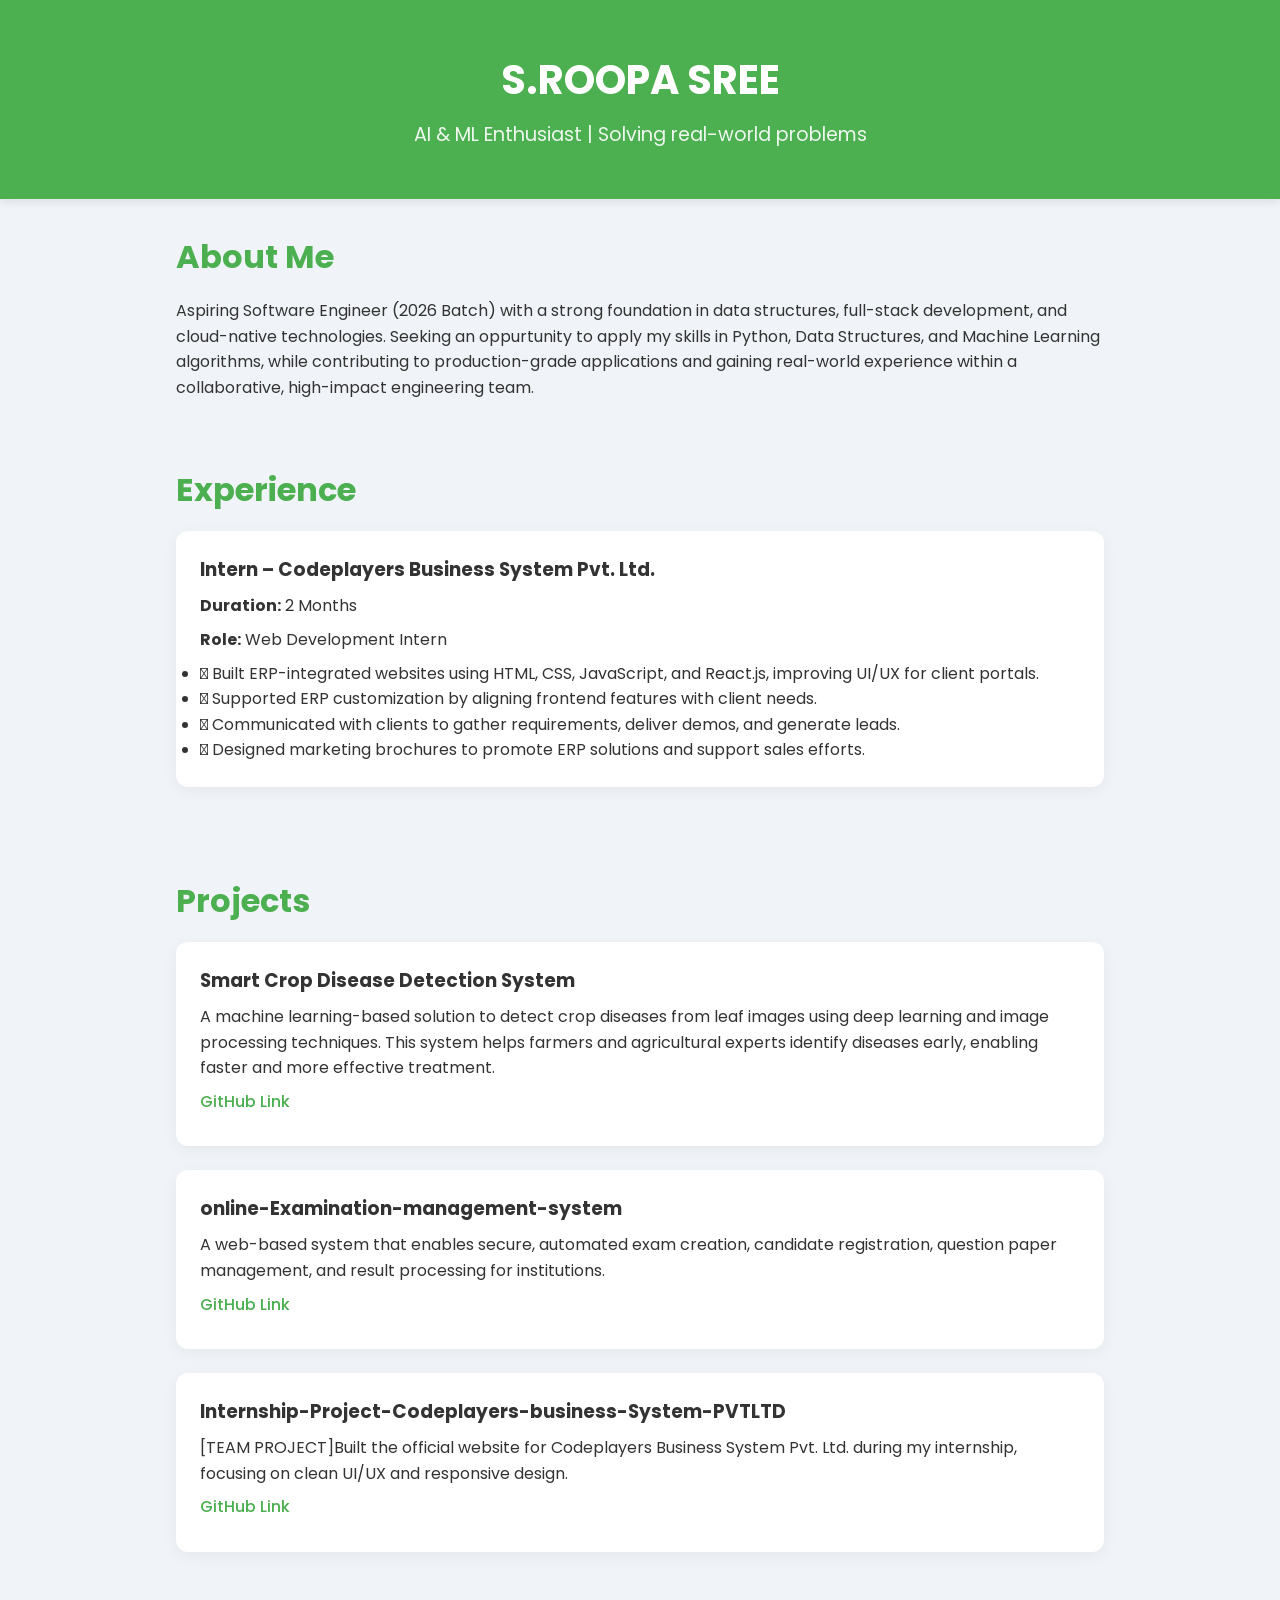
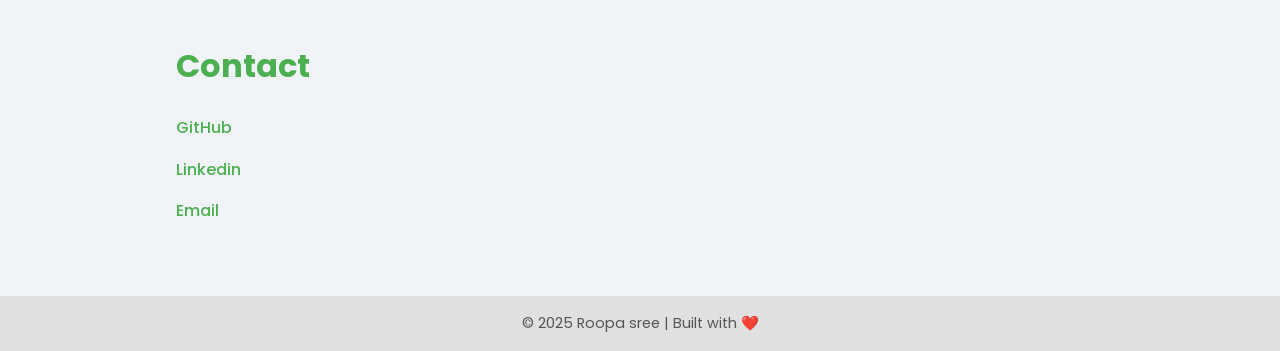
==== index.html @ 53830b51 "Add files via upload" ====
<!DOCTYPE html>
<html lang="en">
<head>
  <meta charset="UTF-8" />
  <meta name="viewport" content="width=device-width, initial-scale=1.0" />
  <title>Your Portfolio</title>
  <link href="https://fonts.googleapis.com/css2?family=Poppins:wght@300;500;700&display=swap" rel="stylesheet">
  <style>
    * {
      margin: 0;
      padding: 0;
      box-sizing: border-box;
    }
    body {
      font-family: 'Poppins', sans-serif;
      background: #f0f4f8;
      color: #333;
      line-height: 1.6;
    }
    header {
      background-color: #4caf50;
      color: white;
      padding: 3rem 1rem;
      text-align: center;
      box-shadow: 0 2px 10px rgba(0, 0, 0, 0.1);
    }
    header h1 {
      font-size: 2.5rem;
      margin-bottom: 0.5rem;
    }
    header p {
      font-size: 1.2rem;
      opacity: 0.9;
    }
    section {
      padding: 2rem 1rem;
      max-width: 960px;
      margin: auto;
    }
    h2 {
      color: #4caf50;
      font-size: 2rem;
      margin-bottom: 1rem;
    }
    .project {
      margin-bottom: 1.5rem;
      padding: 1.5rem;
      border-radius: 12px;
      background: white;
      box-shadow: 0 4px 15px rgba(0, 0, 0, 0.05);
      transition: transform 0.2s ease, box-shadow 0.3s ease;
    }
    .project:hover {
      transform: translateY(-5px);
      box-shadow: 0 8px 25px rgba(0, 0, 0, 0.1);
    }
    .project h3 {
      margin-bottom: 0.5rem;
      color: #333;
    }
    .project p {
      margin-bottom: 0.5rem;
    }
    .project a {
      color: #4caf50;
      text-decoration: none;
      font-weight: 500;
    }
    .links a {
      display: inline-block;
      margin: 0.5rem 1rem 0.5rem 0;
      text-decoration: none;
      color: #4caf50;
      font-weight: 500;
    }
    footer {
      background-color: #e0e0e0;
      text-align: center;
      padding: 1rem;
      font-size: 0.9rem;
      color: #555;
      margin-top: 2rem;
    }
    @media (max-width: 600px) {
      header h1 {
        font-size: 2rem;
      }
      h2 {
        font-size: 1.5rem;
      }
    }
  </style>
</head>
<body>
  <header>
    <h1><!-- Your Name Here -->S.ROOPA SREE</h1>
    <p><!-- Tagline or title -->AI & ML Enthusiast | Solving real-world problems</p>
  </header>
  
  <section>
    <h2>About Me</h2>
    <p>
      <!-- Write a few lines about yourself -->
      Aspiring Software Engineer (2026 Batch) with a strong foundation in data structures, full-stack development, and cloud-native technologies. Seeking an oppurtunity to apply my skills in Python, Data Structures, and Machine Learning algorithms, while contributing to production-grade applications and gaining real-world experience within a collaborative, high-impact engineering team.
    </p>
  </section>
  <section>
  <h2>Experience</h2>

  <div class="project">
    <h3>Intern – Codeplayers Business System Pvt. Ltd.</h3>
    <p><strong>Duration:</strong> 2 Months</p>
    <p><strong>Role:</strong> Web Development Intern</p>
    <ul>
      <li> Built ERP-integrated websites using HTML, CSS, JavaScript, and React.js, improving UI/UX for
client portals.
</li>
      <li> Supported ERP customization by aligning frontend features with client needs.
</li>
      <li> Communicated with clients to gather requirements, deliver demos, and generate leads.</li>
      <li> Designed marketing brochures to promote ERP solutions and support sales efforts.</li>
    </ul>
  </div>
</section>

  <section>
    <h2>Projects</h2>

    <div class="project">
      <h3>Smart Crop Disease Detection System</h3>
      <p>A machine learning-based solution to detect crop diseases from leaf images using deep learning and image processing techniques. This system helps farmers and agricultural experts identify diseases early, enabling faster and more effective treatment.</p>
      <p><a href="https://github.com/Roopasree-3101/Smart-crop-disease-detection-system">GitHub Link</a></p>
    </div>
    <div class="project">
      <h3>online-Examination-management-system</h3>
      <p>A web-based system that enables secure, automated exam creation, candidate registration, question paper management, and result processing for institutions.</p>
      <p><a href="https://github.com/Roopasree-3101/online-Examination-management-system">GitHub Link</a></p>
    </div>
    </div>
    <div class="project">
      <h3>Internship-Project-Codeplayers-business-System-PVTLTD</h3>
      <p>[TEAM PROJECT]Built the official website for Codeplayers Business System Pvt. Ltd. during my internship, focusing on clean UI/UX and responsive design.</p>
      <p><a href="https://github.com/Roopasree-3101/Internship-Project-Codeplayers-business-System-PVTLTD">GitHub Link</a></p>
    </div>
    <!-- Add more projects below -->

  </section>

  <section>
    <h2>Contact</h2>
    <div class="links">
      <a href="https://github.com/Roopasree-3101">GitHub</a></br>
      <a href="www.linkedin.com/in/roopa-sree-sunnapusetty-77b730294">Linkedin
</a></br>
      <a href="mailto:s.rupasri22@ifheindia.org">Email</a>
    </div>
  </section>

  <footer>
    &copy; 2025 Roopa sree | Built with ❤️
  </footer>
</body>
</html>
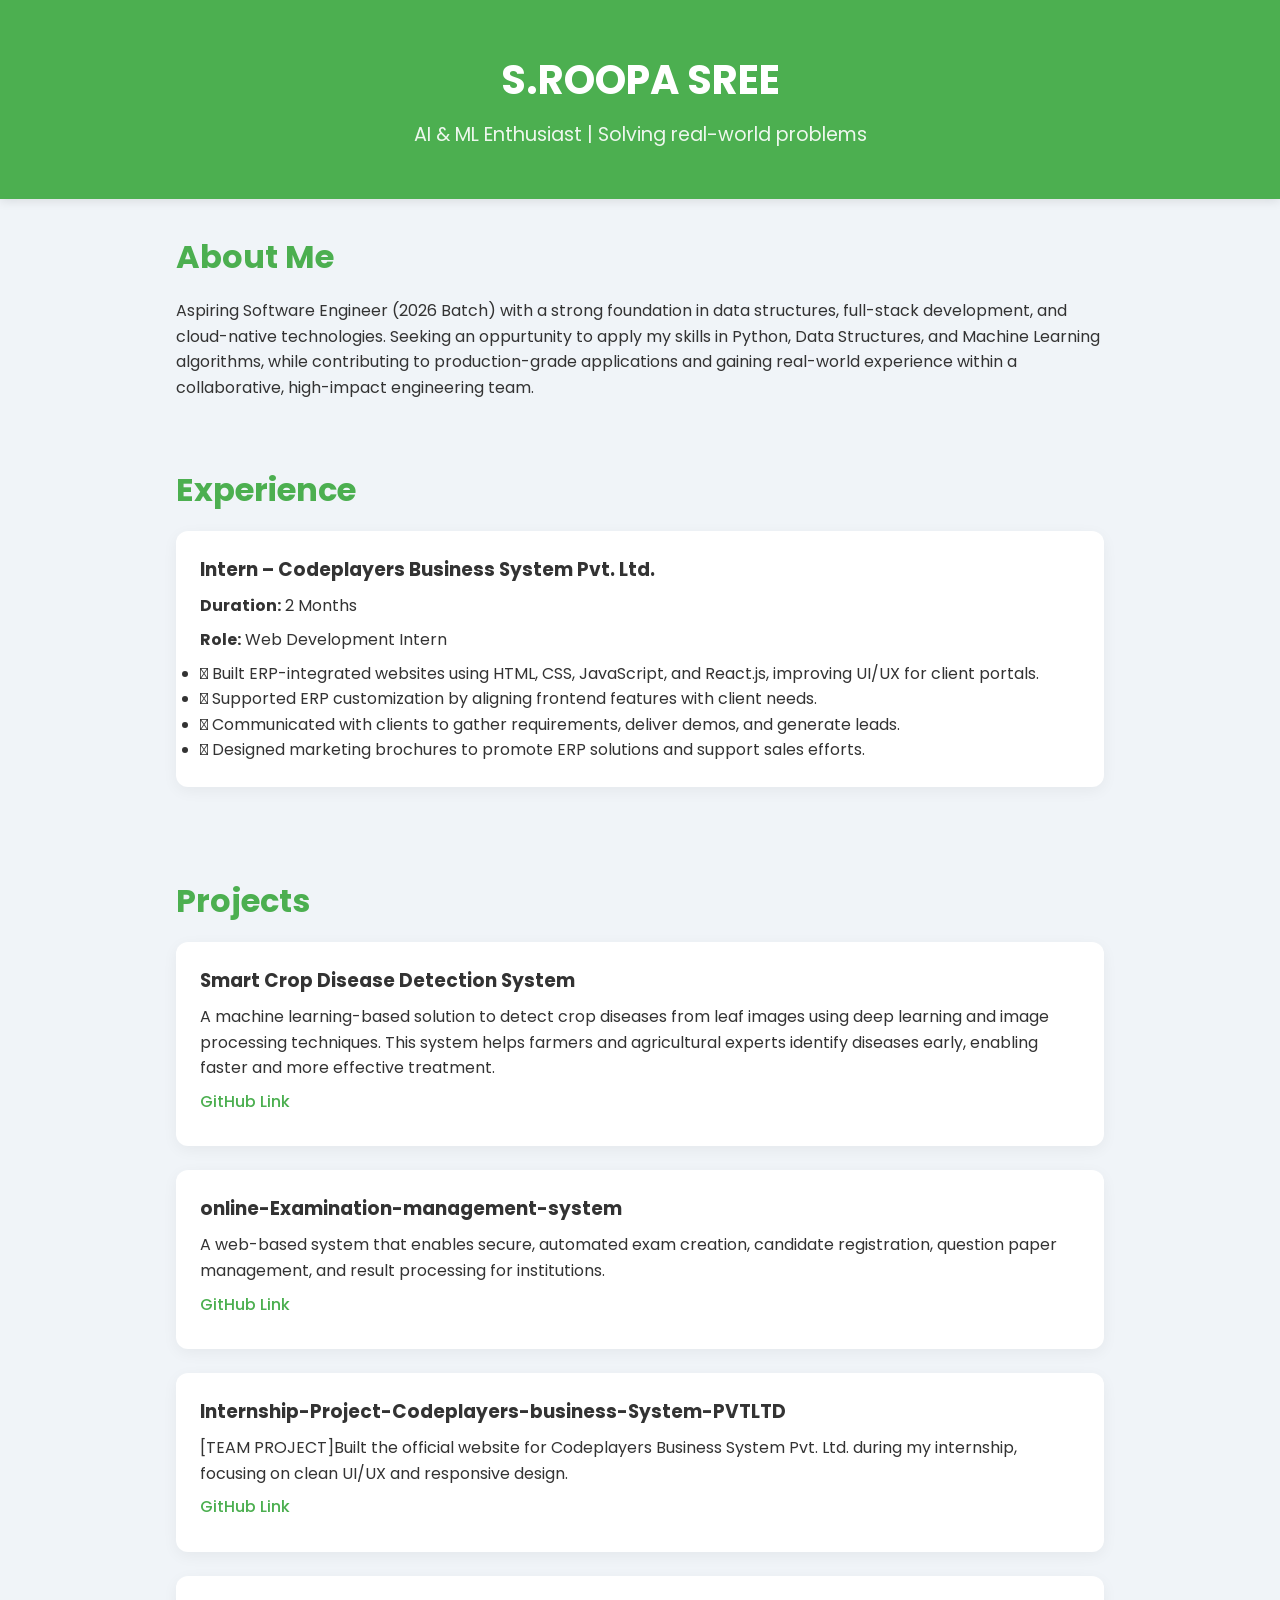
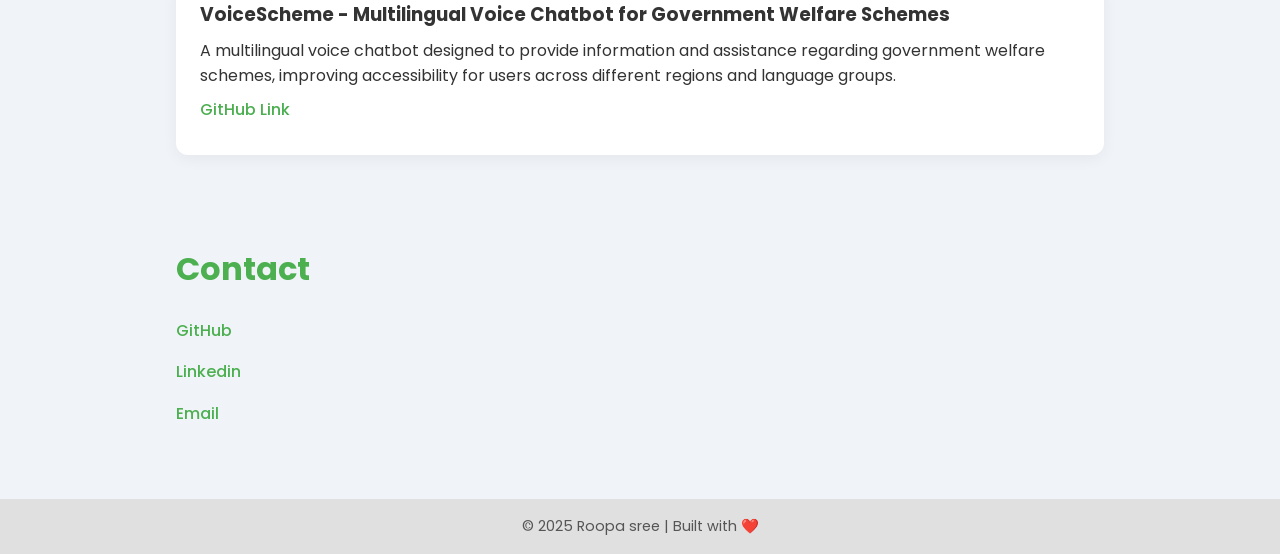
==== commit 38837670: "Update index.html" ====
--- a/index.html
+++ b/index.html
@@ -142,6 +142,11 @@
       <p>[TEAM PROJECT]Built the official website for Codeplayers Business System Pvt. Ltd. during my internship, focusing on clean UI/UX and responsive design.</p>
       <p><a href="https://github.com/Roopasree-3101/Internship-Project-Codeplayers-business-System-PVTLTD">GitHub Link</a></p>
     </div>
+    <div class="project">
+      <h3>VoiceScheme - Multilingual Voice Chatbot for Government Welfare Schemes</h3>
+      <p>A multilingual voice chatbot designed to provide information and assistance regarding government welfare schemes, improving accessibility for users across different regions and language groups.</p>
+      <p><a href="https://github.com/Roopasree-3101/Book_Chapter">GitHub Link</a></p>
+    </div>
     <!-- Add more projects below -->
 
   </section>
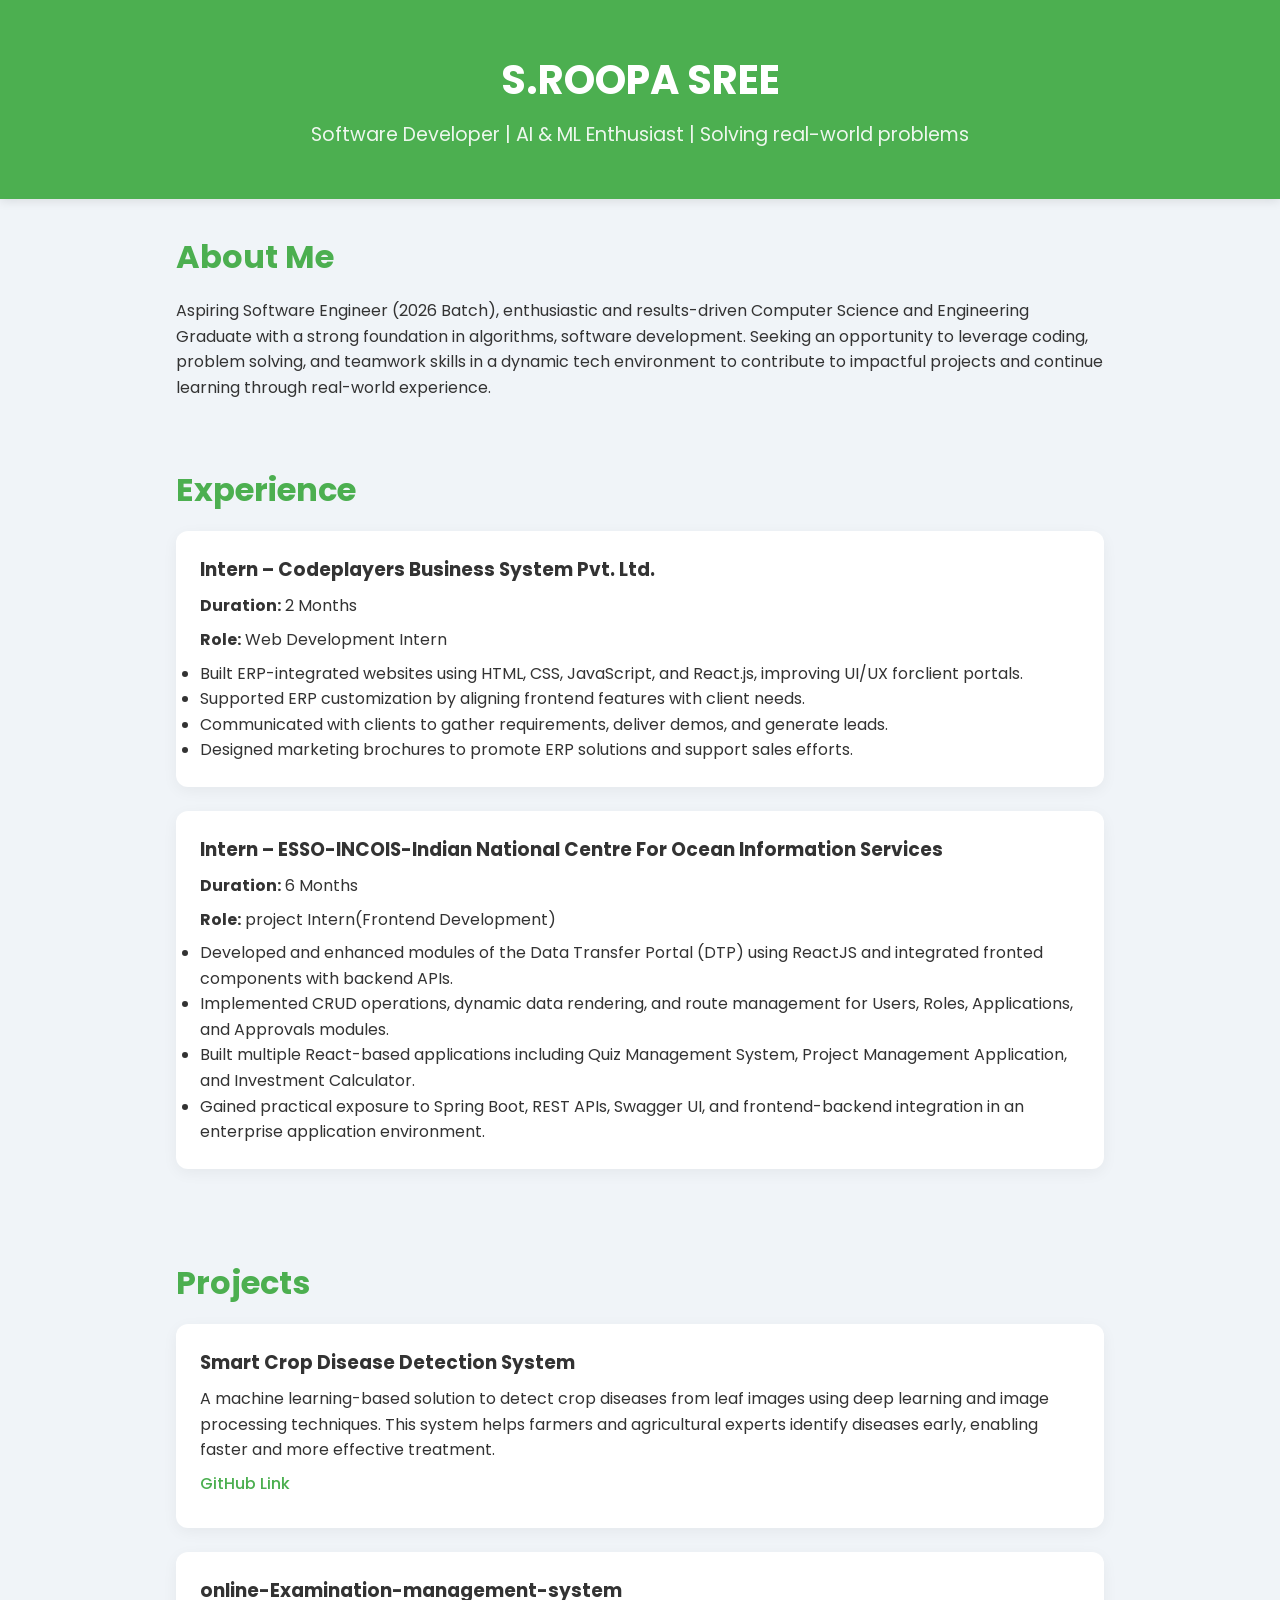
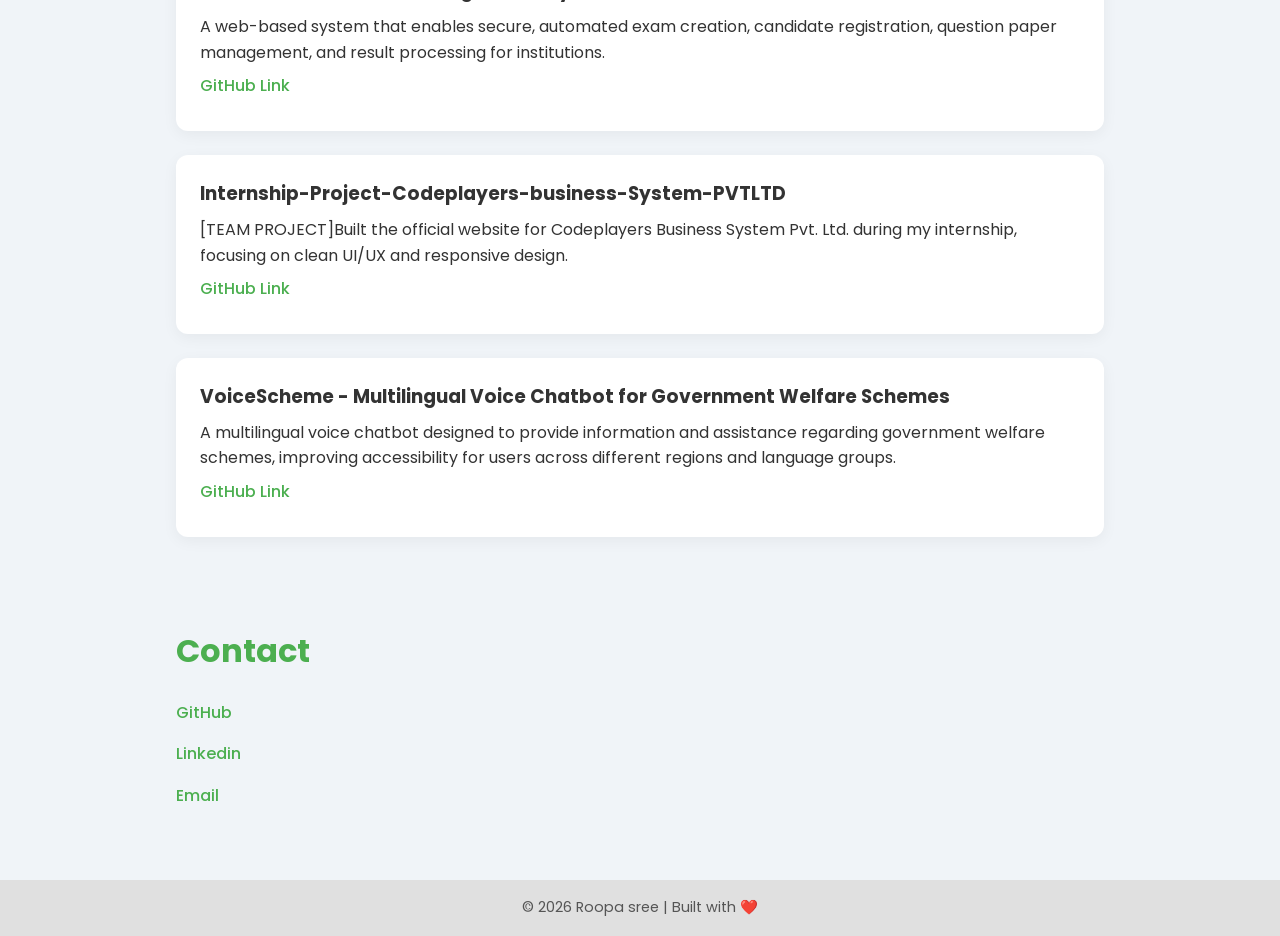
==== commit b41ab51d: "Update index.html" ====
--- a/index.html
+++ b/index.html
@@ -3,7 +3,7 @@
 <head>
   <meta charset="UTF-8" />
   <meta name="viewport" content="width=device-width, initial-scale=1.0" />
-  <title>Your Portfolio</title>
+  <title>My Portfolio</title>
   <link href="https://fonts.googleapis.com/css2?family=Poppins:wght@300;500;700&display=swap" rel="stylesheet">
   <style>
     * {
@@ -93,15 +93,14 @@
 </head>
 <body>
   <header>
-    <h1><!-- Your Name Here -->S.ROOPA SREE</h1>
-    <p><!-- Tagline or title -->AI & ML Enthusiast | Solving real-world problems</p>
+    <h1>S.ROOPA SREE</h1>
+    <p>Software Developer | AI & ML Enthusiast | Solving real-world problems</p>
   </header>
   
   <section>
     <h2>About Me</h2>
     <p>
-      <!-- Write a few lines about yourself -->
-      Aspiring Software Engineer (2026 Batch) with a strong foundation in data structures, full-stack development, and cloud-native technologies. Seeking an oppurtunity to apply my skills in Python, Data Structures, and Machine Learning algorithms, while contributing to production-grade applications and gaining real-world experience within a collaborative, high-impact engineering team.
+      Aspiring Software Engineer (2026 Batch), enthusiastic and results-driven Computer Science and Engineering Graduate with a strong foundation in algorithms, software development. Seeking an opportunity to leverage coding, problem solving, and teamwork skills in a dynamic tech environment to contribute to impactful projects and continue learning through real-world experience.
     </p>
   </section>
   <section>
@@ -112,13 +111,21 @@
     <p><strong>Duration:</strong> 2 Months</p>
     <p><strong>Role:</strong> Web Development Intern</p>
     <ul>
-      <li> Built ERP-integrated websites using HTML, CSS, JavaScript, and React.js, improving UI/UX for
-client portals.
-</li>
-      <li> Supported ERP customization by aligning frontend features with client needs.
-</li>
-      <li> Communicated with clients to gather requirements, deliver demos, and generate leads.</li>
-      <li> Designed marketing brochures to promote ERP solutions and support sales efforts.</li>
+      <li>Built ERP-integrated websites using HTML, CSS, JavaScript, and React.js, improving UI/UX forclient portals.</li>
+      <li> Supported ERP customization by aligning frontend features with client needs.</li>
+      <li> Communicated with clients to gather requirements, deliver demos, and generate leads.</li>
+      <li> Designed marketing brochures to promote ERP solutions and support sales efforts.</li>
+    </ul>
+  </div>
+  <div class="project">
+    <h3>Intern – ESSO-INCOIS-Indian National Centre For Ocean Information Services</h3>
+    <p><strong>Duration:</strong> 6 Months</p>
+    <p><strong>Role:</strong> project Intern(Frontend Development)</p>
+    <ul>
+      <li> Developed and enhanced modules of the Data Transfer Portal (DTP) using ReactJS and integrated fronted components with backend APIs.</li>
+      <li> Implemented CRUD operations, dynamic data rendering, and route management for Users, Roles, Applications, and Approvals modules.</li>
+      <li> Built multiple React-based applications including Quiz Management System, Project Management Application, and Investment Calculator.</li>
+      <li> Gained practical exposure to Spring Boot, REST APIs, Swagger UI, and frontend-backend integration in an enterprise application environment.</li>
     </ul>
   </div>
 </section>
@@ -162,7 +169,7 @@
   </section>
 
   <footer>
-    &copy; 2025 Roopa sree | Built with ❤️
+    &copy; 2026 Roopa sree | Built with ❤️
   </footer>
 </body>
 </html>
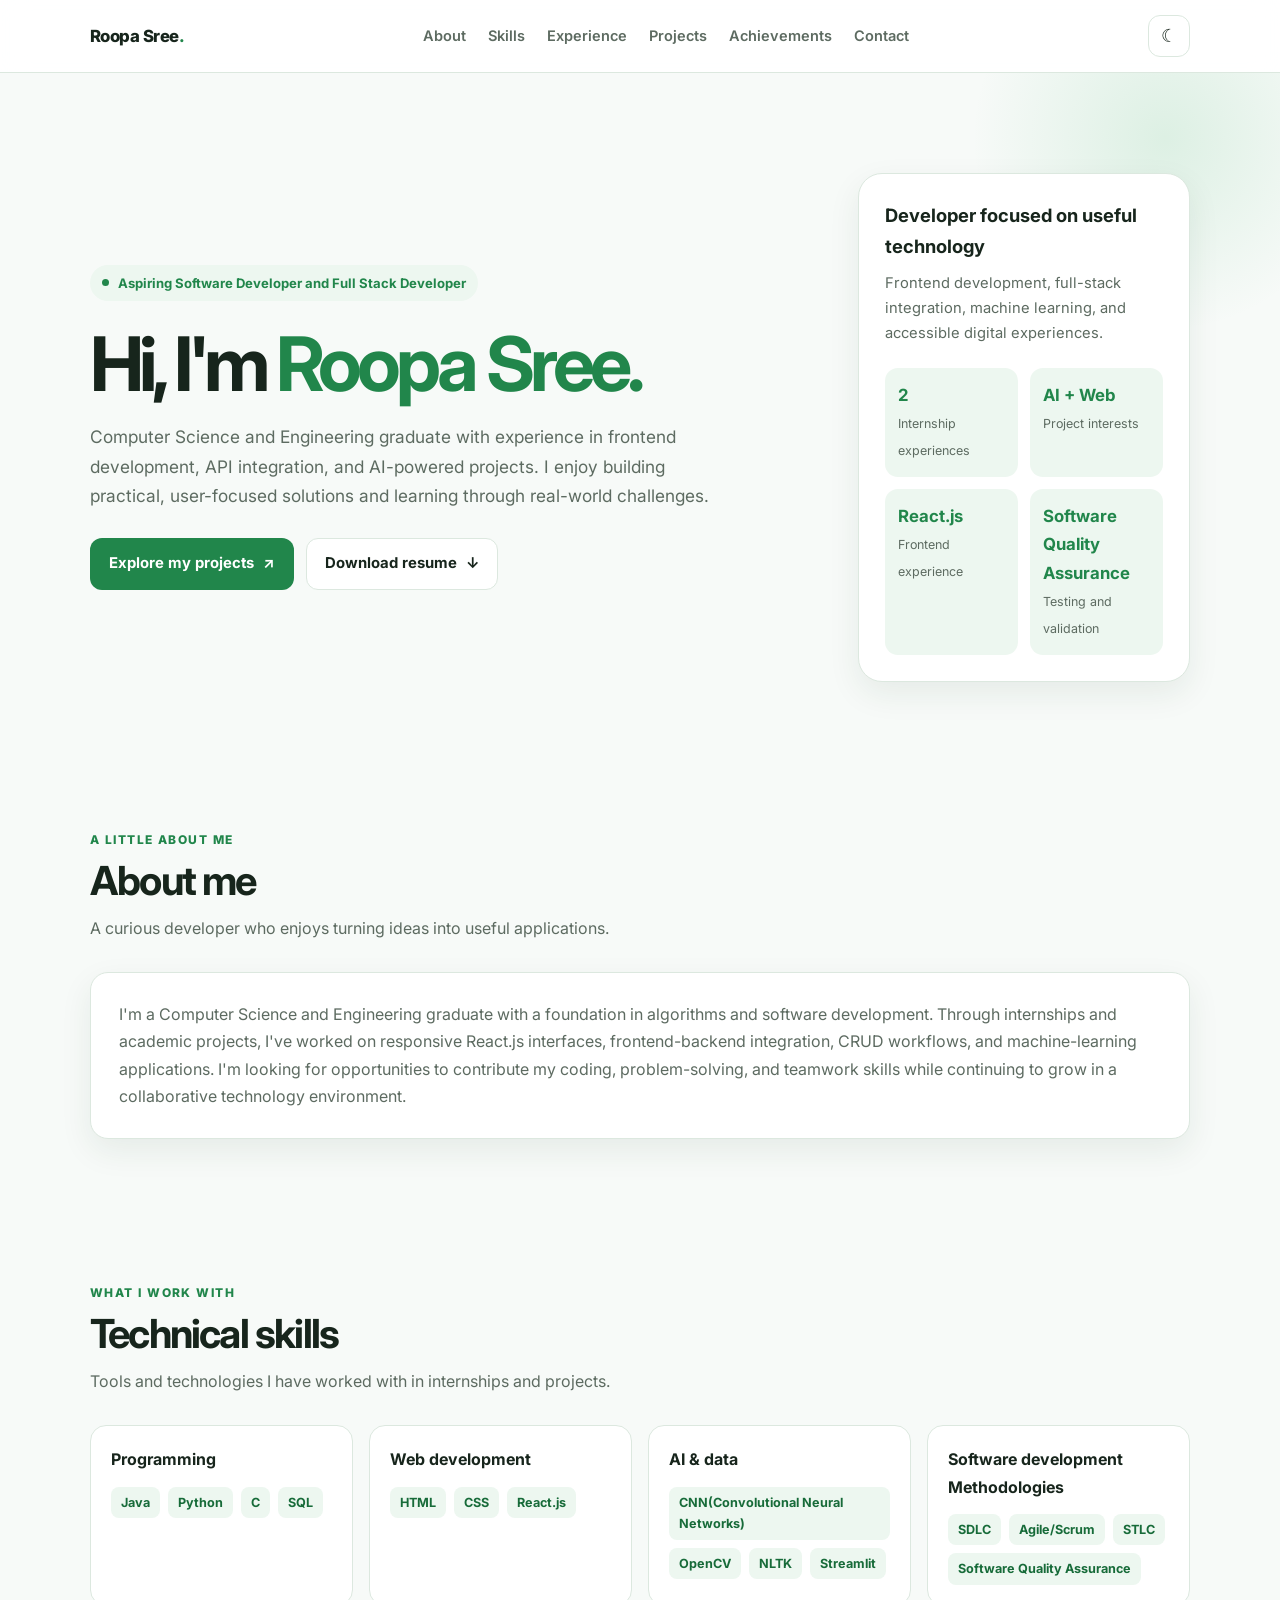
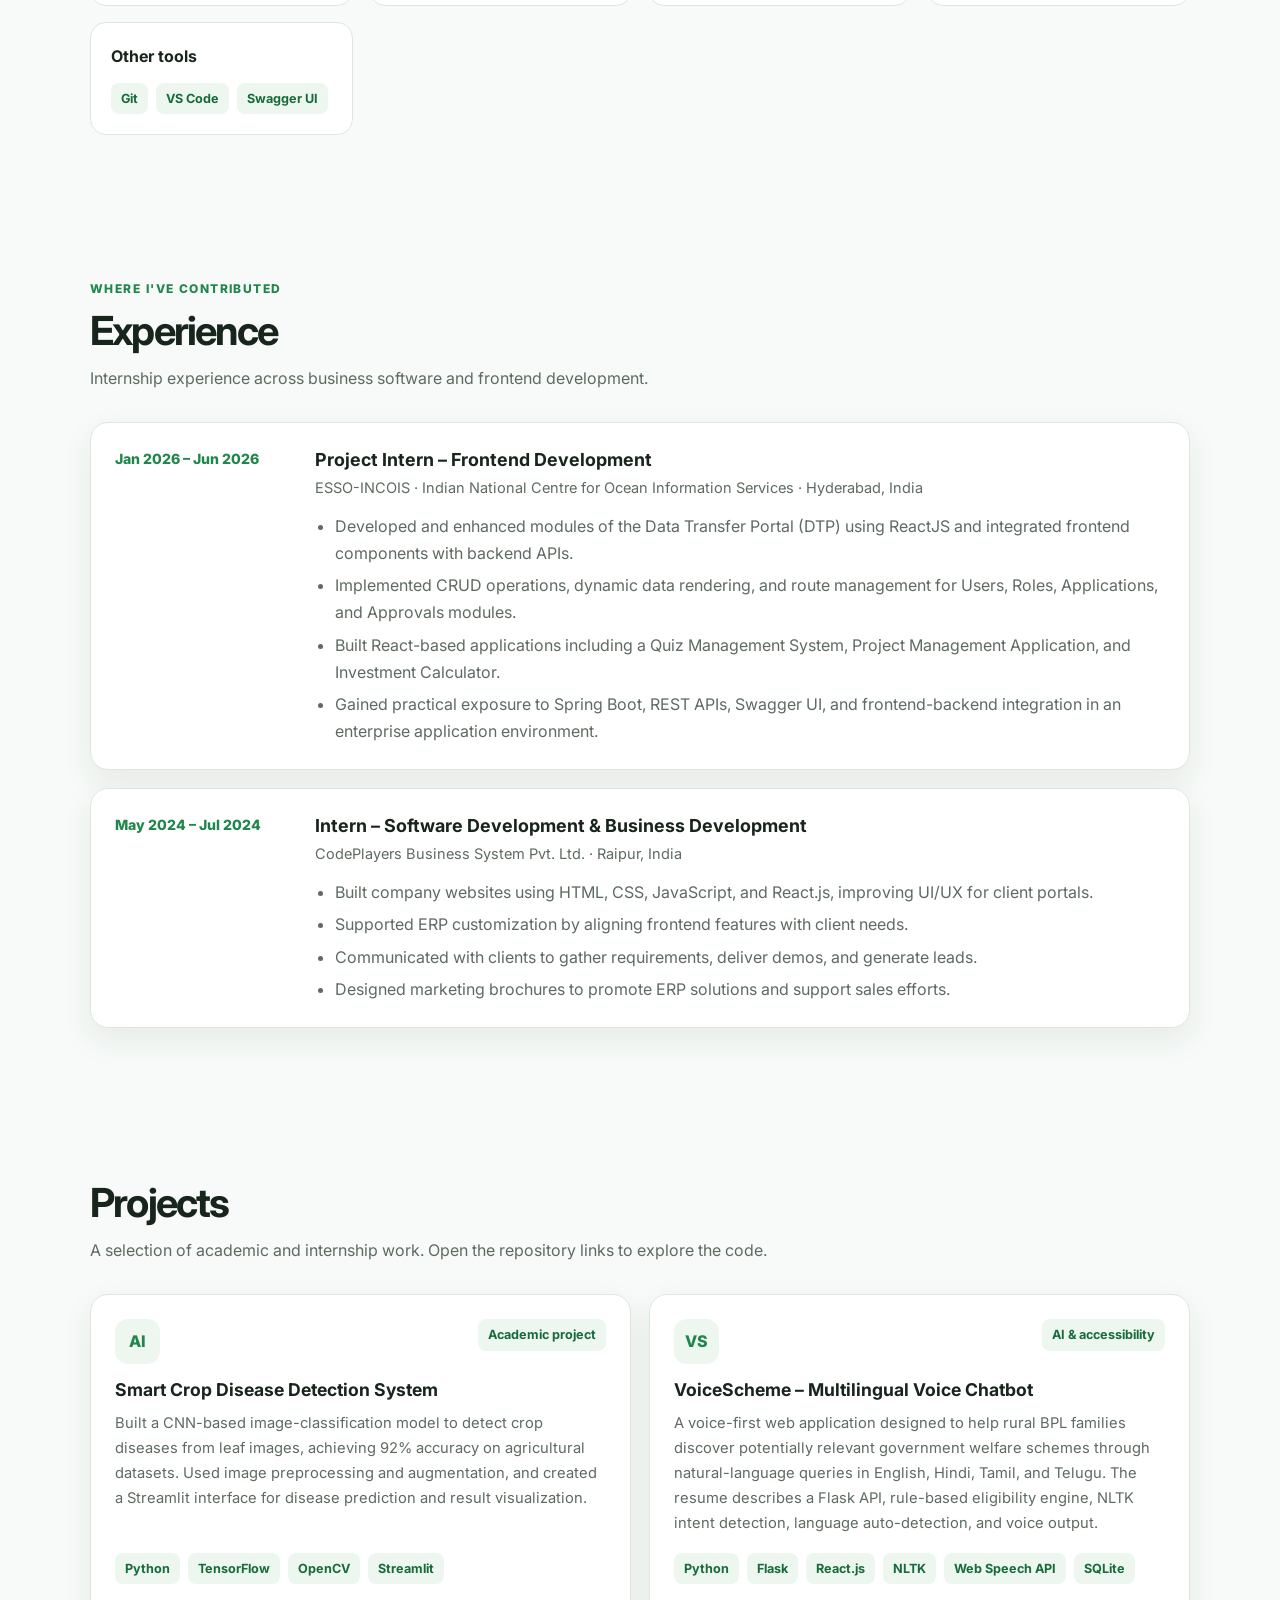
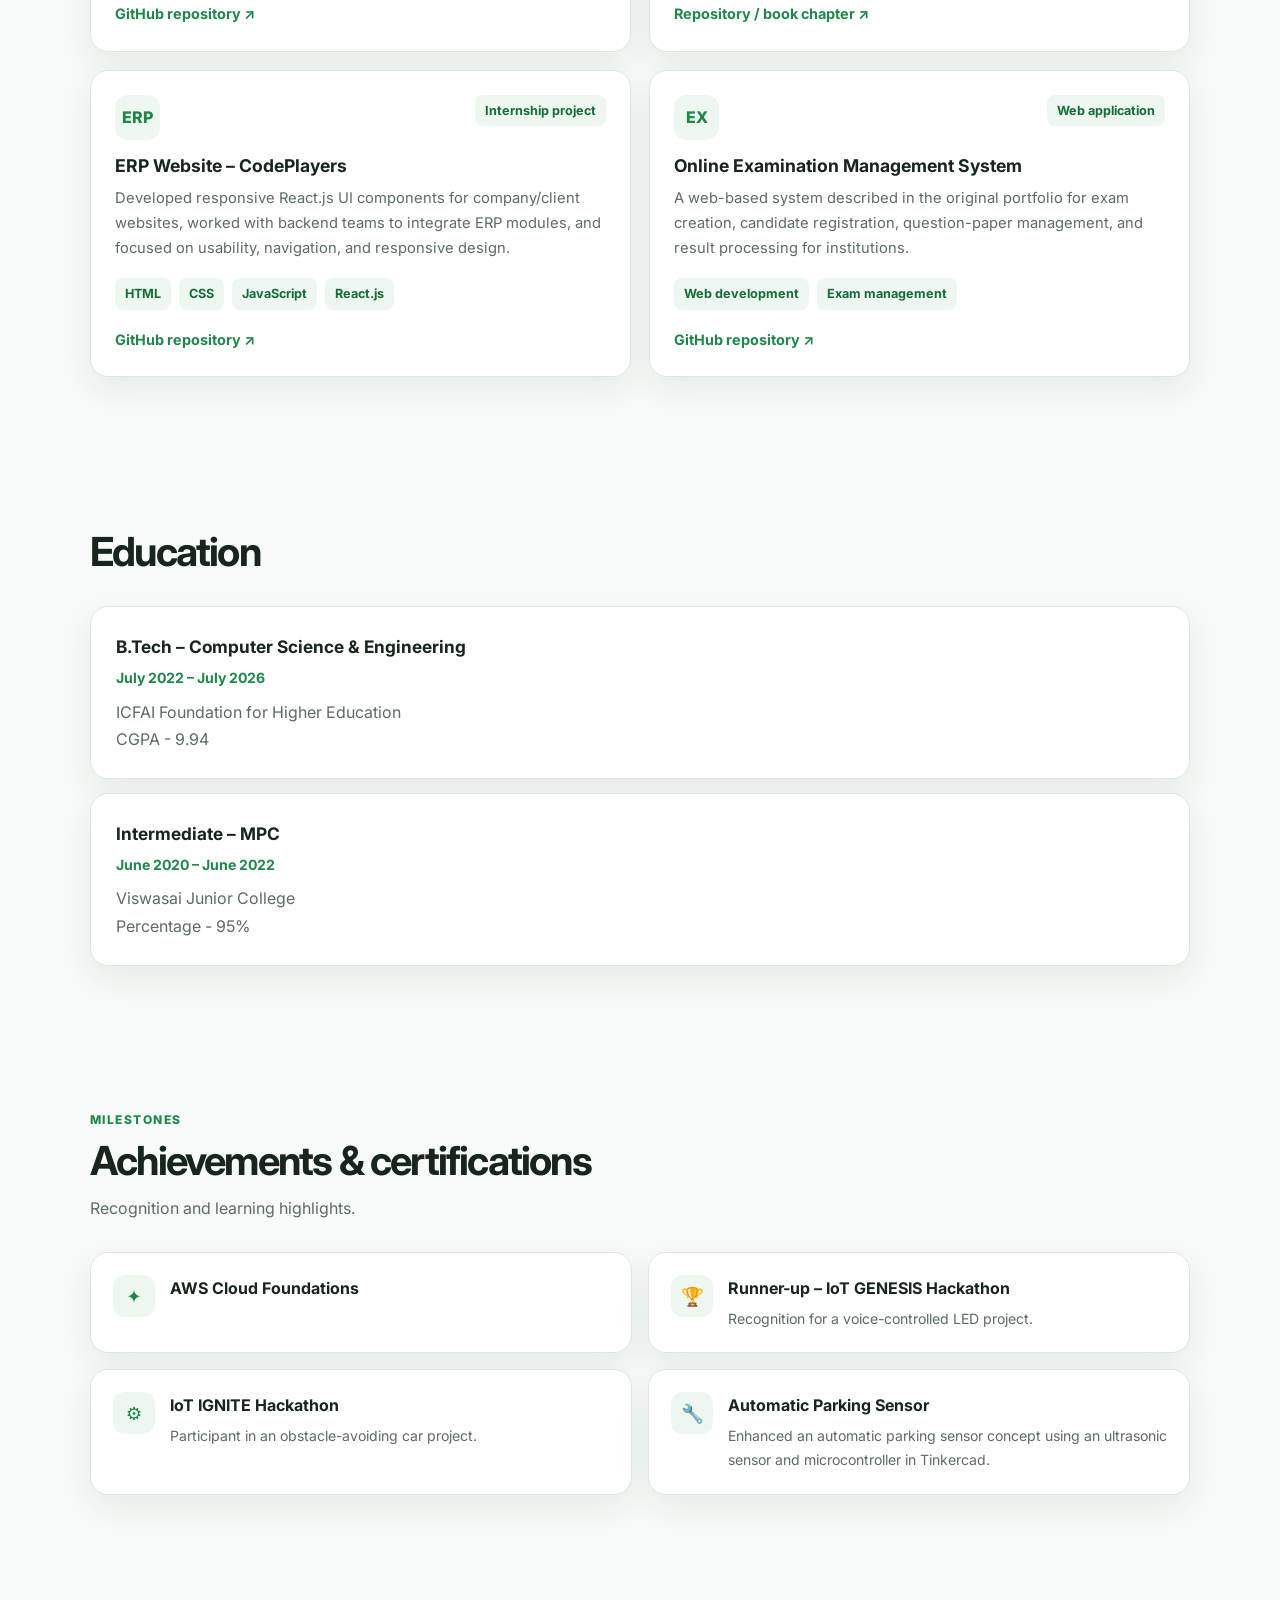
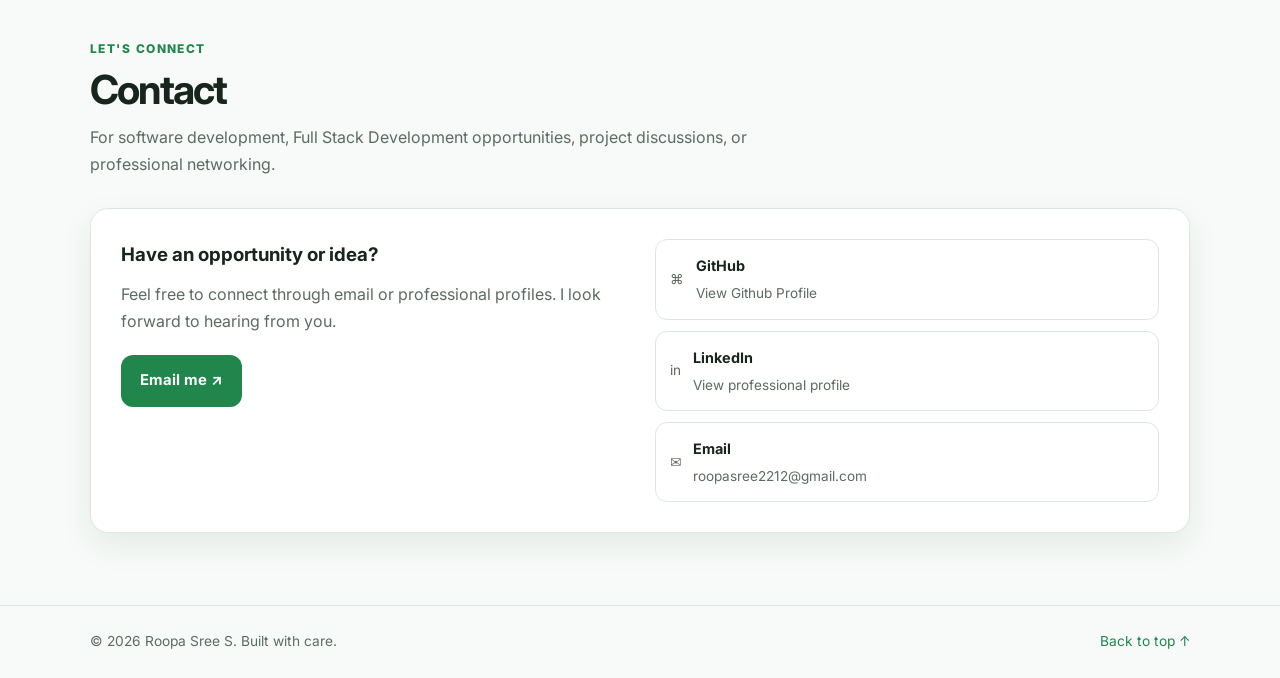
==== commit 24a13904: "Update index.html" ====
--- a/index.html
+++ b/index.html
@@ -3,173 +3,485 @@
 <head>
   <meta charset="UTF-8" />
   <meta name="viewport" content="width=device-width, initial-scale=1.0" />
-  <title>My Portfolio</title>
-  <link href="https://fonts.googleapis.com/css2?family=Poppins:wght@300;500;700&display=swap" rel="stylesheet">
+  <meta name="description" content="Portfolio of Roopa Sree S., software developer interested in frontend development, AI and machine learning." />
+  <title>Roopa Sree S. | Aspiring Software Developer</title>
+  <link rel="preconnect" href="https://fonts.googleapis.com" />
+  <link rel="preconnect" href="https://fonts.gstatic.com" crossorigin />
+  <link href="https://fonts.googleapis.com/css2?family=Inter:wght@400;500;600;700;800&display=swap" rel="stylesheet" />
   <style>
-    * {
-      margin: 0;
-      padding: 0;
-      box-sizing: border-box;
-    }
+    :root {
+      color-scheme: light;
+      --bg: #f7faf8;
+      --surface: #ffffff;
+      --surface-soft: #edf7f0;
+      --text: #17251c;
+      --muted: #5d6b61;
+      --accent: #21864b;
+      --accent-strong: #176b39;
+      --border: #dce8df;
+      --shadow: 0 12px 32px rgba(28, 70, 43, .08);
+      --header: rgba(255, 255, 255, .9);
+    }
+    [data-theme="dark"] {
+      color-scheme: dark;
+      --bg: #101713;
+      --surface: #18221b;
+      --surface-soft: #1e3024;
+      --text: #edf7ef;
+      --muted: #b2c2b6;
+      --accent: #69d18d;
+      --accent-strong: #8ce3a8;
+      --border: #2c4032;
+      --shadow: 0 12px 32px rgba(0, 0, 0, .22);
+      --header: rgba(16, 23, 19, .9);
+    }
+    * { box-sizing: border-box; margin: 0; padding: 0; }
+    html { scroll-behavior: smooth; scroll-padding-top: 88px; }
     body {
-      font-family: 'Poppins', sans-serif;
-      background: #f0f4f8;
-      color: #333;
-      line-height: 1.6;
-    }
-    header {
-      background-color: #4caf50;
-      color: white;
-      padding: 3rem 1rem;
-      text-align: center;
-      box-shadow: 0 2px 10px rgba(0, 0, 0, 0.1);
-    }
-    header h1 {
-      font-size: 2.5rem;
-      margin-bottom: 0.5rem;
-    }
-    header p {
-      font-size: 1.2rem;
-      opacity: 0.9;
-    }
-    section {
-      padding: 2rem 1rem;
-      max-width: 960px;
-      margin: auto;
-    }
-    h2 {
-      color: #4caf50;
-      font-size: 2rem;
-      margin-bottom: 1rem;
-    }
-    .project {
-      margin-bottom: 1.5rem;
-      padding: 1.5rem;
-      border-radius: 12px;
-      background: white;
-      box-shadow: 0 4px 15px rgba(0, 0, 0, 0.05);
-      transition: transform 0.2s ease, box-shadow 0.3s ease;
-    }
-    .project:hover {
-      transform: translateY(-5px);
-      box-shadow: 0 8px 25px rgba(0, 0, 0, 0.1);
-    }
-    .project h3 {
-      margin-bottom: 0.5rem;
-      color: #333;
-    }
-    .project p {
-      margin-bottom: 0.5rem;
-    }
-    .project a {
-      color: #4caf50;
-      text-decoration: none;
-      font-weight: 500;
-    }
-    .links a {
-      display: inline-block;
-      margin: 0.5rem 1rem 0.5rem 0;
-      text-decoration: none;
-      color: #4caf50;
-      font-weight: 500;
-    }
-    footer {
-      background-color: #e0e0e0;
-      text-align: center;
-      padding: 1rem;
-      font-size: 0.9rem;
-      color: #555;
-      margin-top: 2rem;
-    }
-    @media (max-width: 600px) {
-      header h1 {
-        font-size: 2rem;
+      font-family: Inter, system-ui, -apple-system, BlinkMacSystemFont, "Segoe UI", sans-serif;
+      background: var(--bg); color: var(--text); line-height: 1.7;
+      transition: background .25s ease, color .25s ease;
+    }
+    a { color: var(--accent); text-decoration: none; }
+    a:hover { color: var(--accent-strong); }
+    a:focus-visible, button:focus-visible { outline: 3px solid var(--accent); outline-offset: 3px; }
+    .container { width: min(1100px, calc(100% - 40px)); margin-inline: auto; }
+    .site-header {
+      position: sticky; top: 0; z-index: 100; background: var(--header);
+      backdrop-filter: blur(14px); border-bottom: 1px solid var(--border);
+    }
+    .nav-wrap { min-height: 72px; display: flex; align-items: center; justify-content: space-between; gap: 24px; }
+    .brand { color: var(--text); font-size: 1.05rem; font-weight: 800; letter-spacing: -.03em; white-space: nowrap; }
+    .brand span { color: var(--accent); }
+    .nav-links { display: flex; align-items: center; gap: 22px; list-style: none; }
+    .nav-links a { color: var(--muted); font-size: .91rem; font-weight: 600; }
+    .nav-links a:hover { color: var(--accent); }
+    .nav-actions { display: flex; align-items: center; gap: 10px; }
+    .icon-btn, .menu-btn {
+      display: inline-flex; align-items: center; justify-content: center; border: 1px solid var(--border);
+      border-radius: 12px; width: 42px; height: 42px; background: var(--surface); color: var(--text);
+      cursor: pointer; font-size: 1.1rem;
+    }
+    .menu-btn { display: none; }
+    .hero { padding: 100px 0 76px; position: relative; overflow: hidden; }
+    .hero::before {
+      content: ""; position: absolute; width: 390px; height: 390px; border-radius: 50%;
+      background: radial-gradient(circle, rgba(61, 178, 103, .14), transparent 70%);
+      top: -130px; right: -80px; pointer-events: none;
+    }
+    .hero-grid { display: grid; grid-template-columns: minmax(0, 1.5fr) minmax(230px, .7fr); gap: 55px; align-items: center; }
+    .eyebrow { display: inline-flex; gap: 9px; align-items: center; color: var(--accent); background: var(--surface-soft); padding: 7px 12px; border-radius: 999px; font-size: .82rem; font-weight: 700; }
+    .eyebrow::before { content: ""; width: 7px; height: 7px; border-radius: 50%; background: var(--accent); }
+    h1 { font-size: clamp(2.7rem, 6vw, 4.7rem); line-height: 1.08; letter-spacing: -.065em; margin: 22px 0 18px; }
+    h1 span { color: var(--accent); }
+    .hero-copy { max-width: 650px; color: var(--muted); font-size: 1.08rem; }
+    .hero-buttons { display: flex; flex-wrap: wrap; gap: 12px; margin-top: 28px; }
+    .btn { display: inline-flex; justify-content: center; align-items: center; gap: 9px; padding: 12px 18px; border-radius: 12px; font-weight: 700; font-size: .93rem; border: 1px solid transparent; cursor: pointer; transition: transform .2s ease, background .2s ease; }
+    .btn:hover { transform: translateY(-2px); }
+    .btn-primary { background: var(--accent); color: #fff; }
+    [data-theme="dark"] .btn-primary { color: #102016; }
+    .btn-primary:hover { background: var(--accent-strong); color: #fff; }
+    [data-theme="dark"] .btn-primary:hover { color: #102016; }
+    .btn-secondary { border-color: var(--border); background: var(--surface); color: var(--text); }
+    .hero-card { border: 1px solid var(--border); border-radius: 24px; padding: 26px; background: var(--surface); box-shadow: var(--shadow); position: relative; }
+    .avatar { width: 76px; height: 76px; display: grid; place-items: center; border-radius: 22px; background: var(--surface-soft); color: var(--accent); font-size: 1.5rem; font-weight: 800; margin-bottom: 18px; }
+    .hero-card h2 { font-size: 1.15rem; margin-bottom: 8px; }
+    .hero-card p { color: var(--muted); font-size: .92rem; }
+    .quick-facts { display: grid; grid-template-columns: 1fr 1fr; gap: 12px; margin-top: 22px; }
+    .fact { background: var(--surface-soft); padding: 13px; border-radius: 13px; }
+    .fact strong { display: block; font-size: 1.05rem; color: var(--accent); }
+    .fact span { color: var(--muted); font-size: .78rem; }
+    section { padding: 72px 0; }
+    .section-heading { margin-bottom: 30px; max-width: 680px; }
+    .section-kicker { color: var(--accent); text-transform: uppercase; letter-spacing: .12em; font-size: .75rem; font-weight: 800; }
+    h2.section-title { font-size: clamp(1.8rem, 4vw, 2.5rem); line-height: 1.2; letter-spacing: -.045em; margin: 7px 0 10px; }
+    .section-intro { color: var(--muted); }
+    .about-panel, .card, .timeline-item, .contact-panel { background: var(--surface); border: 1px solid var(--border); border-radius: 18px; box-shadow: var(--shadow); }
+    .about-panel { padding: 28px; }
+    .about-panel p { color: var(--muted); }
+    .skills-grid { display: grid; grid-template-columns: repeat(4, 1fr); gap: 16px; }
+    .skill-group { background: var(--surface); border: 1px solid var(--border); border-radius: 16px; padding: 20px; }
+    .skill-group h3 { font-size: 1rem; margin-bottom: 13px; }
+    .tag-list { display: flex; flex-wrap: wrap; gap: 8px; }
+    .tag { display: inline-flex; background: var(--surface-soft); color: var(--accent-strong); padding: 5px 10px; border-radius: 8px; font-size: .79rem; font-weight: 700; }
+    [data-theme="dark"] .tag { color: var(--accent); }
+    .timeline { display: grid; gap: 18px; }
+    .timeline-item { padding: 24px; display: grid; grid-template-columns: 175px 1fr; gap: 25px; }
+    .timeline-date { color: var(--accent); font-size: .88rem; font-weight: 800; }
+    .timeline-item h3 { font-size: 1.12rem; line-height: 1.4; }
+    .timeline-item .role { color: var(--muted); font-size: .91rem; margin: 4px 0 12px; }
+    .timeline-item ul { padding-left: 20px; color: var(--muted); }
+    .timeline-item li + li { margin-top: 5px; }
+    .project-grid { display: grid; grid-template-columns: repeat(2, minmax(0, 1fr)); gap: 18px; }
+    .project-card { display: flex; flex-direction: column; padding: 24px; min-height: 100%; }
+    .project-top { display: flex; align-items: flex-start; justify-content: space-between; gap: 12px; margin-bottom: 14px; }
+    .project-icon { display: grid; place-items: center; width: 45px; height: 45px; flex: 0 0 45px; border-radius: 13px; background: var(--surface-soft); color: var(--accent); font-weight: 800; }
+    .project-card h3 { font-size: 1.1rem; line-height: 1.4; margin-bottom: 8px; }
+    .project-card p { color: var(--muted); font-size: .92rem; margin-bottom: 17px; }
+    .project-card .tag-list { margin-top: auto; margin-bottom: 18px; }
+    .project-links { display: flex; flex-wrap: wrap; gap: 15px; font-size: .9rem; font-weight: 700; }
+    .project-links a[aria-disabled="true"] { color: var(--muted); cursor: not-allowed; }
+    .achievements-grid { display: grid; grid-template-columns: repeat(2, minmax(0, 1fr)); gap: 16px; }
+    .achievement { padding: 22px; display: flex; gap: 15px; align-items: flex-start; }
+    .achievement-icon { display: grid; place-items: center; flex: 0 0 42px; height: 42px; border-radius: 12px; background: var(--surface-soft); color: var(--accent); font-size: 1.15rem; }
+    .achievement h3 { font-size: 1rem; margin-bottom: 4px; }
+    .achievement p { color: var(--muted); font-size: .88rem; }
+    .education-card { padding: 25px; }
+    .education-card h3 { font-size: 1.08rem; }
+    .education-card p { color: var(--muted); }
+    .education-date { color: var(--accent) !important; font-weight: 700; font-size: .88rem; margin: 4px 0 9px; }
+    .contact-panel { padding: 30px; display: grid; grid-template-columns: 1fr 1fr; gap: 30px; align-items: start; }
+    .contact-panel p { color: var(--muted); }
+    .contact-links { display: grid; gap: 11px; }
+    .contact-link { display: flex; align-items: center; gap: 12px; padding: 12px 14px; border: 1px solid var(--border); border-radius: 12px; overflow-wrap: anywhere; }
+    .contact-link strong { color: var(--text); font-size: .9rem; }
+    .contact-link span { color: var(--muted); font-size: .85rem; }
+    .site-footer { border-top: 1px solid var(--border); padding: 24px 0; color: var(--muted); font-size: .86rem; }
+    .footer-inner { display: flex; justify-content: space-between; gap: 12px; flex-wrap: wrap; }
+    .note { margin-top: 14px; color: var(--muted); font-size: .82rem; }
+    .reveal { opacity: 0; transform: translateY(14px); transition: opacity .55s ease, transform .55s ease; }
+    .reveal.visible { opacity: 1; transform: translateY(0); }
+    @media (prefers-reduced-motion: reduce) {
+      html { scroll-behavior: auto; }
+      *, *::before, *::after { animation-duration: .01ms !important; transition-duration: .01ms !important; }
+      .reveal { opacity: 1; transform: none; }
+    }
+    @media (max-width: 900px) {
+      .nav-links { gap: 13px; }
+      .nav-links a { font-size: .84rem; }
+      .hero-grid { gap: 28px; }
+      .skills-grid { grid-template-columns: repeat(2, 1fr); }
+    }
+    @media (max-width: 720px) {
+      .nav-wrap { min-height: 66px; }
+      .menu-btn { display: inline-flex; }
+      .nav-links {
+        display: none; position: absolute; top: 66px; left: 0; right: 0; padding: 18px 20px 22px;
+        flex-direction: column; align-items: stretch; gap: 0; background: var(--surface);
+        border-bottom: 1px solid var(--border); box-shadow: var(--shadow);
       }
-      h2 {
-        font-size: 1.5rem;
-      }
+      .nav-links.open { display: flex; }
+      .nav-links li a { display: block; padding: 10px 0; font-size: .95rem; }
+      .hero { padding: 72px 0 48px; }
+      .hero-grid, .contact-panel { grid-template-columns: 1fr; }
+      .hero-card { max-width: 440px; }
+      section { padding: 54px 0; }
+      .timeline-item { grid-template-columns: 1fr; gap: 8px; }
+      .project-grid, .achievements-grid { grid-template-columns: 1fr; }
+    }
+    @media (max-width: 460px) {
+      .container { width: min(100% - 28px, 1100px); }
+      .skills-grid { grid-template-columns: 1fr; }
+      .hero-buttons .btn { width: 100%; }
+      .about-panel, .project-card, .timeline-item, .contact-panel { padding: 20px; }
+      h1 { font-size: 2.65rem; }
     }
   </style>
 </head>
 <body>
-  <header>
-    <h1>S.ROOPA SREE</h1>
-    <p>Software Developer | AI & ML Enthusiast | Solving real-world problems</p>
+  <header class="site-header">
+    <nav class="container nav-wrap" aria-label="Main navigation">
+      <a class="brand" href="#home">Roopa Sree<span>.</span></a>
+      <ul class="nav-links" id="navLinks">
+        <li><a href="#about">About</a></li>
+        <li><a href="#skills">Skills</a></li>
+        <li><a href="#experience">Experience</a></li>
+        <li><a href="#projects">Projects</a></li>
+        <li><a href="#achievements">Achievements</a></li>
+        <li><a href="#contact">Contact</a></li>
+      </ul>
+      <div class="nav-actions">
+        <button class="icon-btn" id="themeToggle" type="button" aria-label="Switch to dark theme" title="Toggle theme">☾</button>
+        <button class="menu-btn" id="menuToggle" type="button" aria-label="Open navigation menu" aria-expanded="false" aria-controls="navLinks">☰</button>
+      </div>
+    </nav>
   </header>
-  
-  <section>
-    <h2>About Me</h2>
-    <p>
-      Aspiring Software Engineer (2026 Batch), enthusiastic and results-driven Computer Science and Engineering Graduate with a strong foundation in algorithms, software development. Seeking an opportunity to leverage coding, problem solving, and teamwork skills in a dynamic tech environment to contribute to impactful projects and continue learning through real-world experience.
-    </p>
-  </section>
-  <section>
-  <h2>Experience</h2>
-
-  <div class="project">
-    <h3>Intern – Codeplayers Business System Pvt. Ltd.</h3>
-    <p><strong>Duration:</strong> 2 Months</p>
-    <p><strong>Role:</strong> Web Development Intern</p>
-    <ul>
-      <li>Built ERP-integrated websites using HTML, CSS, JavaScript, and React.js, improving UI/UX forclient portals.</li>
-      <li> Supported ERP customization by aligning frontend features with client needs.</li>
-      <li> Communicated with clients to gather requirements, deliver demos, and generate leads.</li>
-      <li> Designed marketing brochures to promote ERP solutions and support sales efforts.</li>
-    </ul>
-  </div>
-  <div class="project">
-    <h3>Intern – ESSO-INCOIS-Indian National Centre For Ocean Information Services</h3>
-    <p><strong>Duration:</strong> 6 Months</p>
-    <p><strong>Role:</strong> project Intern(Frontend Development)</p>
-    <ul>
-      <li> Developed and enhanced modules of the Data Transfer Portal (DTP) using ReactJS and integrated fronted components with backend APIs.</li>
-      <li> Implemented CRUD operations, dynamic data rendering, and route management for Users, Roles, Applications, and Approvals modules.</li>
-      <li> Built multiple React-based applications including Quiz Management System, Project Management Application, and Investment Calculator.</li>
-      <li> Gained practical exposure to Spring Boot, REST APIs, Swagger UI, and frontend-backend integration in an enterprise application environment.</li>
-    </ul>
-  </div>
-</section>
-
-  <section>
-    <h2>Projects</h2>
-
-    <div class="project">
-      <h3>Smart Crop Disease Detection System</h3>
-      <p>A machine learning-based solution to detect crop diseases from leaf images using deep learning and image processing techniques. This system helps farmers and agricultural experts identify diseases early, enabling faster and more effective treatment.</p>
-      <p><a href="https://github.com/Roopasree-3101/Smart-crop-disease-detection-system">GitHub Link</a></p>
+
+  <main>
+    <section class="hero" id="home">
+      <div class="container hero-grid">
+        <div>
+          <span class="eyebrow">Aspiring Software Developer and Full Stack Developer</span>
+          <h1>Hi, I'm <span>Roopa Sree.</span></h1>
+          <p class="hero-copy">Computer Science and Engineering graduate with experience in frontend development, API integration, and AI-powered projects. I enjoy building practical, user-focused solutions and learning through real-world challenges.</p>
+          <div class="hero-buttons">
+            <a class="btn btn-primary" href="#projects">Explore my projects <span aria-hidden="true">↗</span></a>
+            <a class="btn btn-secondary" href="ROOPA SREE_I.pdf" download>Download resume <span aria-hidden="true">↓</span></a>
+          </div>
+        </div>
+        <aside class="hero-card" aria-label="Profile summary">
+          
+          <h2>Developer focused on useful technology</h2>
+          <p>Frontend development, full-stack integration, machine learning, and accessible digital experiences.</p>
+          <div class="quick-facts">
+            <div class="fact"><strong>2</strong><span>Internship experiences</span></div>
+            <div class="fact"><strong>AI + Web</strong><span>Project interests</span></div>
+            <div class="fact"><strong>React.js</strong><span>Frontend experience</span></div>
+            <div class="fact"><strong>Software Quality Assurance</strong><span>Testing and validation</span></div>
+          </div>
+        </aside>
+      </div>
+    </section>
+
+    <section id="about">
+      <div class="container reveal">
+        <div class="section-heading">
+          <p class="section-kicker">A little about me</p>
+          <h2 class="section-title">About me</h2>
+          <p class="section-intro">A curious developer who enjoys turning ideas into useful applications.</p>
+        </div>
+        <div class="about-panel">
+          <p>I'm a Computer Science and Engineering graduate with a foundation in algorithms and software development. Through internships and academic projects, I've worked on responsive React.js interfaces, frontend-backend integration, CRUD workflows, and machine-learning applications. I'm looking for opportunities to contribute my coding, problem-solving, and teamwork skills while continuing to grow in a collaborative technology environment.</p>
+        </div>
+      </div>
+    </section>
+
+    <section id="skills">
+      <div class="container reveal">
+        <div class="section-heading">
+          <p class="section-kicker">What I work with</p>
+          <h2 class="section-title">Technical skills</h2>
+          <p class="section-intro">Tools and technologies I have worked with in internships and projects.</p>
+        </div>
+        <div class="skills-grid">
+          <article class="skill-group">
+            <h3>Programming</h3>
+            <div class="tag-list"><span class="tag">Java</span><span class="tag">Python</span><span class="tag">C</span><span class="tag">SQL</span></div>
+          </article>
+          <article class="skill-group">
+            <h3>Web development</h3>
+            <div class="tag-list"><span class="tag">HTML</span><span class="tag">CSS</span><span class="tag">React.js</span></div>
+          </article>
+          <article class="skill-group">
+            <h3>AI &amp; data</h3>
+            <div class="tag-list"><span class="tag">CNN(Convolutional Neural Networks)</span><span class="tag">OpenCV</span><span class="tag">NLTK</span><span class="tag">Streamlit</span></div>
+          </article>
+          <article class="skill-group">
+            <h3>Software development Methodologies</h3>
+            <div class="tag-list"><span class="tag">SDLC</span><span class="tag">Agile/Scrum</span><span class="tag">STLC</span><span class="tag">Software Quality Assurance</span></div>
+          </article>
+          <article class="skill-group">
+            <h3>Other tools</h3>
+            <div class="tag-list"><span class="tag">Git</span><span class="tag">VS Code</span><span class="tag">Swagger UI</span></div>
+          </article>
+        </div>
+      </div>
+    </section>
+
+    <section id="experience">
+      <div class="container reveal">
+        <div class="section-heading">
+          <p class="section-kicker">Where I've contributed</p>
+          <h2 class="section-title">Experience</h2>
+          <p class="section-intro">Internship experience across business software and frontend development.</p>
+        </div>
+        <div class="timeline">
+          <article class="timeline-item">
+            <div class="timeline-date">Jan 2026 – Jun 2026</div>
+            <div>
+              <h3>Project Intern – Frontend Development</h3>
+              <p class="role">ESSO-INCOIS · Indian National Centre for Ocean Information Services · Hyderabad, India</p>
+              <ul>
+                <li>Developed and enhanced modules of the Data Transfer Portal (DTP) using ReactJS and integrated frontend components with backend APIs.</li>
+                <li>Implemented CRUD operations, dynamic data rendering, and route management for Users, Roles, Applications, and Approvals modules.</li>
+                <li>Built React-based applications including a Quiz Management System, Project Management Application, and Investment Calculator.</li>
+                <li>Gained practical exposure to Spring Boot, REST APIs, Swagger UI, and frontend-backend integration in an enterprise application environment.</li>
+              </ul>
+            </div>
+          </article>
+          <article class="timeline-item">
+            <div class="timeline-date">May 2024 – Jul 2024</div>
+            <div>
+              <h3>Intern – Software Development &amp; Business Development</h3>
+              <p class="role">CodePlayers Business System Pvt. Ltd. · Raipur, India</p>
+              <ul>
+                <li>Built company websites using HTML, CSS, JavaScript, and React.js, improving UI/UX for client portals.</li>
+                <li>Supported ERP customization by aligning frontend features with client needs.</li>
+                <li>Communicated with clients to gather requirements, deliver demos, and generate leads.</li>
+                <li>Designed marketing brochures to promote ERP solutions and support sales efforts.</li>
+              </ul>
+            </div>
+          </article>
+        </div>
+      </div>
+    </section>
+
+    <section id="projects">
+      <div class="container reveal">
+        <div class="section-heading">
+          <h2 class="section-title">Projects</h2>
+          <p class="section-intro">A selection of academic and internship work. Open the repository links to explore the code.</p>
+        </div>
+        <div class="project-grid">
+          <article class="card project-card">
+            <div class="project-top"><div class="project-icon" aria-hidden="true">AI</div><span class="tag">Academic project</span></div>
+            <h3>Smart Crop Disease Detection System</h3>
+            <p>Built a CNN-based image-classification model to detect crop diseases from leaf images, achieving 92% accuracy on agricultural datasets. Used image preprocessing and augmentation, and created a Streamlit interface for disease prediction and result visualization.</p>
+            <div class="tag-list"><span class="tag">Python</span><span class="tag">TensorFlow</span><span class="tag">OpenCV</span><span class="tag">Streamlit</span></div>
+            <div class="project-links"><a href="https://github.com/Roopasree-3101/Smart-crop-disease-detection-system" target="_blank" rel="noopener noreferrer">GitHub repository ↗</a></div>
+          </article>
+          <article class="card project-card">
+            <div class="project-top"><div class="project-icon" aria-hidden="true">VS</div><span class="tag">AI &amp; accessibility</span></div>
+            <h3>VoiceScheme – Multilingual Voice Chatbot</h3>
+            <p>A voice-first web application designed to help rural BPL families discover potentially relevant government welfare schemes through natural-language queries in English, Hindi, Tamil, and Telugu. The resume describes a Flask API, rule-based eligibility engine, NLTK intent detection, language auto-detection, and voice output.</p>
+            <div class="tag-list"><span class="tag">Python</span><span class="tag">Flask</span><span class="tag">React.js</span><span class="tag">NLTK</span><span class="tag">Web Speech API</span><span class="tag">SQLite</span></div>
+            <div class="project-links"><a href="https://github.com/Roopasree-3101/Book_Chapter" target="_blank" rel="noopener noreferrer">Repository / book chapter ↗</a></div>
+          </article>
+          <article class="card project-card">
+            <div class="project-top"><div class="project-icon" aria-hidden="true">ERP</div><span class="tag">Internship project</span></div>
+            <h3>ERP Website – CodePlayers</h3>
+            <p>Developed responsive React.js UI components for company/client websites, worked with backend teams to integrate ERP modules, and focused on usability, navigation, and responsive design.</p>
+            <div class="tag-list"><span class="tag">HTML</span><span class="tag">CSS</span><span class="tag">JavaScript</span><span class="tag">React.js</span></div>
+            <div class="project-links"><a href="https://github.com/Roopasree-3101/Internship-Project-Codeplayers-business-System-PVTLTD" target="_blank" rel="noopener noreferrer">GitHub repository ↗</a></div>
+          </article>
+          <article class="card project-card">
+            <div class="project-top"><div class="project-icon" aria-hidden="true">EX</div><span class="tag">Web application</span></div>
+            <h3>Online Examination Management System</h3>
+            <p>A web-based system described in the original portfolio for exam creation, candidate registration, question-paper management, and result processing for institutions.</p>
+            <div class="tag-list"><span class="tag">Web development</span><span class="tag">Exam management</span></div>
+            <div class="project-links"><a href="https://github.com/Roopasree-3101/online-Examination-management-system" target="_blank" rel="noopener noreferrer">GitHub repository ↗</a></div>
+          </article>
+        </div>
+      </div>
+    </section>
+
+    <section id="education">
+      <div class="container reveal">
+        <div class="section-heading">
+          <h2 class="section-title">Education</h2>
+        </div>
+        <article class="card education-card">
+          <h3>B.Tech – Computer Science &amp; Engineering</h3>
+          <p class="education-date">July 2022 – July 2026</p>
+          <p>ICFAI Foundation for Higher Education</p>
+          <p>CGPA - 9.94</p>
+        </article>
+        <article class="card education-card" style="margin-top: 14px;">
+          <h3>Intermediate – MPC</h3>
+          <p class="education-date">June 2020 – June 2022</p>
+          <p>Viswasai Junior College </p>
+          <p>Percentage - 95%</p>
+        </article>
+      </div>
+    </section>
+
+    <section id="achievements">
+      <div class="container reveal">
+        <div class="section-heading">
+          <p class="section-kicker">Milestones</p>
+          <h2 class="section-title">Achievements &amp; certifications</h2>
+          <p class="section-intro">Recognition and learning highlights.</p>
+        </div>
+        <div class="achievements-grid">
+          <article class="card achievement">
+            <div class="achievement-icon" aria-hidden="true">✦</div>
+            <div><h3>AWS Cloud Foundations</h3></div>
+          </article>
+          <article class="card achievement">
+            <div class="achievement-icon" aria-hidden="true">🏆</div>
+            <div><h3>Runner-up – IoT GENESIS Hackathon</h3><p>Recognition for a voice-controlled LED project.</p></div>
+          </article>
+          <article class="card achievement">
+            <div class="achievement-icon" aria-hidden="true">⚙</div>
+            <div><h3>IoT IGNITE Hackathon</h3><p>Participant in an obstacle-avoiding car project.</p></div>
+          </article>
+          <article class="card achievement">
+            <div class="achievement-icon" aria-hidden="true">🔧</div>
+            <div><h3>Automatic Parking Sensor</h3><p>Enhanced an automatic parking sensor concept using an ultrasonic sensor and microcontroller in Tinkercad.</p></div>
+          </article>
+        </div>
+      </div>
+    </section>
+
+    <section id="contact">
+      <div class="container reveal">
+        <div class="section-heading">
+          <p class="section-kicker">Let's connect</p>
+          <h2 class="section-title">Contact</h2>
+          <p class="section-intro">For software development, Full Stack Development opportunities, project discussions, or professional networking.</p>
+        </div>
+        <div class="contact-panel">
+          <div>
+            <h3>Have an opportunity or idea?</h3>
+            <p style="margin-top: 10px;">Feel free to connect through email or professional profiles. I look forward to hearing from you.</p>
+            <a class="btn btn-primary" style="margin-top: 20px;" href="mailto:roopas1931@gmail.com">Email me ↗</a>
+          </div>
+          <div class="contact-links">
+            <a class="contact-link" href="https://github.com/Roopasree-3101" target="_blank" rel="noopener noreferrer"><span aria-hidden="true">⌘</span><div><strong>GitHub</strong><br><span>View Github Profile</span></div></a>
+            <a class="contact-link" href="https://www.linkedin.com/in/roopa-sree-sunnapusetty-77b730294" target="_blank" rel="noopener noreferrer"><span aria-hidden="true">in</span><div><strong>LinkedIn</strong><br><span>View professional profile</span></div></a>
+            <a class="contact-link" href="mailto:roopasree2212@gmail.com"><span aria-hidden="true">✉</span><div><strong>Email</strong><br><span>roopasree2212@gmail.com</span></div></a>
+          </div>
+        </div>
+      </div>
+    </section>
+  </main>
+
+  <footer class="site-footer">
+    <div class="container footer-inner">
+      <span>© <span id="year"></span> Roopa Sree S. Built with care.</span>
+      <a href="#home">Back to top ↑</a>
     </div>
-    <div class="project">
-      <h3>online-Examination-management-system</h3>
-      <p>A web-based system that enables secure, automated exam creation, candidate registration, question paper management, and result processing for institutions.</p>
-      <p><a href="https://github.com/Roopasree-3101/online-Examination-management-system">GitHub Link</a></p>
-    </div>
-    </div>
-    <div class="project">
-      <h3>Internship-Project-Codeplayers-business-System-PVTLTD</h3>
-      <p>[TEAM PROJECT]Built the official website for Codeplayers Business System Pvt. Ltd. during my internship, focusing on clean UI/UX and responsive design.</p>
-      <p><a href="https://github.com/Roopasree-3101/Internship-Project-Codeplayers-business-System-PVTLTD">GitHub Link</a></p>
-    </div>
-    <div class="project">
-      <h3>VoiceScheme - Multilingual Voice Chatbot for Government Welfare Schemes</h3>
-      <p>A multilingual voice chatbot designed to provide information and assistance regarding government welfare schemes, improving accessibility for users across different regions and language groups.</p>
-      <p><a href="https://github.com/Roopasree-3101/Book_Chapter">GitHub Link</a></p>
-    </div>
-    <!-- Add more projects below -->
-
-  </section>
-
-  <section>
-    <h2>Contact</h2>
-    <div class="links">
-      <a href="https://github.com/Roopasree-3101">GitHub</a></br>
-      <a href="www.linkedin.com/in/roopa-sree-sunnapusetty-77b730294">Linkedin
-</a></br>
-      <a href="mailto:s.rupasri22@ifheindia.org">Email</a>
-    </div>
-  </section>
-
-  <footer>
-    &copy; 2026 Roopa sree | Built with ❤️
   </footer>
+
+  <script>
+    const root = document.documentElement;
+    const themeToggle = document.getElementById("themeToggle");
+    const menuToggle = document.getElementById("menuToggle");
+    const navLinks = document.getElementById("navLinks");
+
+    // Theme choice is saved locally in the browser when storage is available.
+    let savedTheme = null;
+    try { savedTheme = localStorage.getItem("portfolio-theme"); } catch (error) {}
+    if (savedTheme === "dark") root.setAttribute("data-theme", "dark");
+
+    function updateThemeButton() {
+      const isDark = root.getAttribute("data-theme") === "dark";
+      themeToggle.textContent = isDark ? "☀" : "☾";
+      themeToggle.setAttribute("aria-label", isDark ? "Switch to light theme" : "Switch to dark theme");
+      themeToggle.title = isDark ? "Switch to light theme" : "Switch to dark theme";
+    }
+    updateThemeButton();
+
+    themeToggle.addEventListener("click", () => {
+      const isDark = root.getAttribute("data-theme") === "dark";
+      if (isDark) root.removeAttribute("data-theme");
+      else root.setAttribute("data-theme", "dark");
+      try { localStorage.setItem("portfolio-theme", isDark ? "light" : "dark"); } catch (error) {}
+      updateThemeButton();
+    });
+
+    menuToggle.addEventListener("click", () => {
+      const isOpen = navLinks.classList.toggle("open");
+      menuToggle.setAttribute("aria-expanded", String(isOpen));
+      menuToggle.setAttribute("aria-label", isOpen ? "Close navigation menu" : "Open navigation menu");
+      menuToggle.textContent = isOpen ? "✕" : "☰";
+    });
+
+    navLinks.querySelectorAll("a").forEach(link => {
+      link.addEventListener("click", () => {
+        navLinks.classList.remove("open");
+        menuToggle.setAttribute("aria-expanded", "false");
+        menuToggle.setAttribute("aria-label", "Open navigation menu");
+        menuToggle.textContent = "☰";
+      });
+    });
+
+    document.getElementById("year").textContent = new Date().getFullYear();
+
+    const revealItems = document.querySelectorAll(".reveal");
+    if ("IntersectionObserver" in window && !window.matchMedia("(prefers-reduced-motion: reduce)").matches) {
+      const observer = new IntersectionObserver(entries => {
+        entries.forEach(entry => {
+          if (entry.isIntersecting) {
+            entry.target.classList.add("visible");
+            observer.unobserve(entry.target);
+          }
+        });
+      }, { threshold: 0.12 });
+      revealItems.forEach(item => observer.observe(item));
+    } else {
+      revealItems.forEach(item => item.classList.add("visible"));
+    }
+  </script>
 </body>
 </html>
